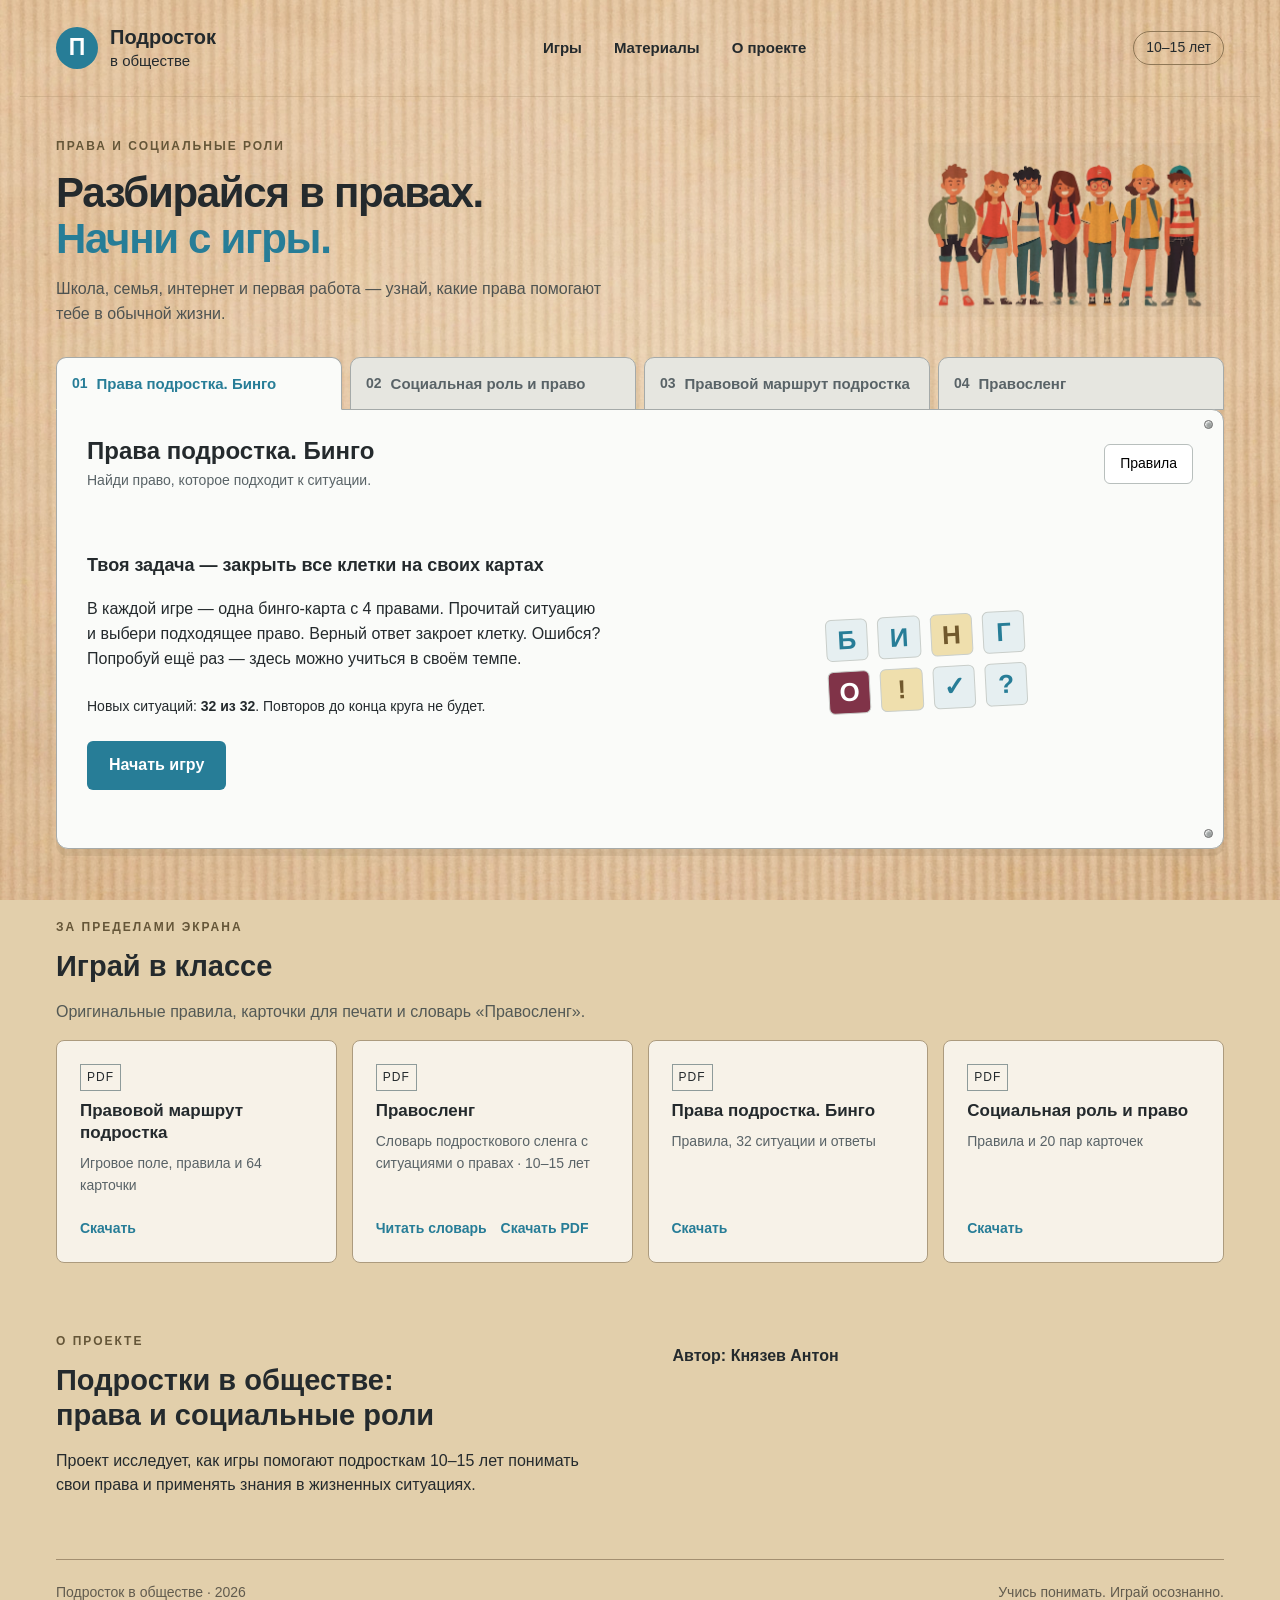
==== index.html @ da05cdf6 "Add files via upload" ====
<!doctype html><html lang="ru"><head><meta charset="utf-8"><meta name="viewport" content="width=device-width,initial-scale=1"><meta name="theme-color" content="#4096b0"><title>Подросток в обществе · Игры о правах</title><link rel="stylesheet" href="style.css"><script src="data.js" defer></script><script src="slang.js" defer></script><script src="route-data.js" defer></script><script src="app.js" defer></script><script src="route.js" defer></script></head><body>
<header><a class="brand" href="#games"><span class="brandmark">П</span><span>Подросток<br><small>в обществе</small></span></a><nav aria-label="Главная навигация"><a href="#games">Игры</a><a href="#materials">Материалы</a><a href="#about">О проекте</a></nav><span class="age">10–15 лет</span></header>
<main><section id="games"><div class="intro"><div><span class="eyebrow">ПРАВА И СОЦИАЛЬНЫЕ РОЛИ</span><h1>Разбирайся в правах.<br><span>Начни с игры.</span></h1><p>Школа, семья, интернет и первая работа — узнай, какие права помогают тебе в обычной жизни.</p></div><img src="assets/teens.png" alt="Подростки с разными интересами"></div>
<div class="tabs" role="tablist" aria-label="Выбор игры"><button id="tab-bingo" role="tab" aria-selected="true" aria-controls="workspace" data-game="bingo">01 <span>Права подростка. Бинго</span></button><button id="tab-roles" role="tab" aria-selected="false" aria-controls="workspace" data-game="roles">02 <span>Социальная роль и право</span></button><button id="tab-route" role="tab" aria-selected="false" aria-controls="workspace" data-game="route">03 <span>Правовой маршрут подростка</span></button><button id="tab-slang" role="tab" aria-selected="false" aria-controls="workspace" data-game="slang">04 <span>Правосленг</span></button></div><section class="board" id="workspace" role="tabpanel" aria-labelledby="tab-bingo"></section></section>
<section id="materials" class="section"><div class="sectionhead"><span class="eyebrow">ЗА ПРЕДЕЛАМИ ЭКРАНА</span><h2>Играй в классе</h2><p>Оригинальные правила, карточки для печати и словарь «Правосленг».</p></div><div class="downloads"><a href="materials/route.pdf" download><span class="fileicon">PDF</span><strong>Правовой маршрут подростка</strong><span>Игровое поле, правила и 64 карточки</span><b>Скачать</b></a><article class="dictionary"><span class="fileicon">PDF</span><strong>Правосленг</strong><span>Словарь подросткового сленга с ситуациями о правах · 10–15 лет</span><div class="dictionarylinks"><a href="materials/pravosleng.pdf" target="_blank" rel="noopener">Читать словарь</a><a href="materials/pravosleng.pdf" download>Скачать PDF</a></div></article><a href="materials/bingo.pdf" download><span class="fileicon">PDF</span><strong>Права подростка. Бинго</strong><span>Правила, 32 ситуации и ответы</span><b>Скачать</b></a><a href="materials/roles.pdf" download><span class="fileicon">PDF</span><strong>Социальная роль и право</strong><span>Правила и 20 пар карточек</span><b>Скачать</b></a></div></section>
<section id="about" class="about section"><div><span class="eyebrow">О ПРОЕКТЕ</span><h2>Подростки в обществе:<br>права и социальные роли</h2><p>Проект исследует, как игры помогают подросткам 10–15 лет понимать свои права и применять знания в жизненных ситуациях.</p></div><div><p><strong>Автор: Князев Антон</strong></p></div></section></main><footer><span>Подросток в обществе · 2026</span><span>Учись понимать. Играй осознанно.</span></footer>
<dialog id="rules"><button class="close" aria-label="Закрыть правила">×</button><div id="rulescontent"></div></dialog></body></html>
---- style.css ----
:root{--blue:#277d97;--gold:#cbaf62;--burgundy:#803348;--ink:#242a2d;--muted:#596367;--line:#d6d8d6}*{box-sizing:border-box}html{scroll-behavior:smooth;scroll-padding-top:25px}body{margin:0;color:var(--ink);font:16px/1.55 Arial,sans-serif;background:#e2cfab;isolation:isolate}button,a{-webkit-tap-highlight-color:transparent}button{font:inherit;cursor:pointer}a{color:inherit}button:focus-visible,a:focus-visible,select:focus-visible{outline:3px solid var(--burgundy);outline-offset:4px}header{max-width:1240px;margin:auto;display:flex;align-items:center;justify-content:space-between;padding:26px 36px;border-bottom:1px solid #a58d674d}.brand{display:flex;gap:12px;align-items:center;font-weight:800;line-height:1.1;text-decoration:none;font-size:20px}.brand small{font-size:15px;font-weight:400}.brandmark{background:var(--blue);color:white;border-radius:50%;height:42px;width:42px;display:grid;place-items:center;font-size:23px}nav{display:flex;gap:32px}nav a{text-decoration:none;font-size:15px;font-weight:bold}nav a:hover{color:var(--blue)}.age{border:1px solid #8f7857;padding:5px 12px;border-radius:20px;font-size:14px}main{max-width:1240px;margin:auto;padding:0 36px}.intro{display:flex;justify-content:space-between;align-items:center;gap:32px;padding:36px 0 30px}.intro img{width:310px;max-height:180px;object-fit:contain;mix-blend-mode:multiply}.eyebrow{font-size:12px;letter-spacing:2px;font-weight:bold;color:#655638}h1{font-size:42px;line-height:1.1;margin:12px 0 15px;letter-spacing:-1.3px}h1 span{color:var(--blue)}.intro p{max-width:580px;margin:0;color:#4e5351}h2{font-size:29px;line-height:1.2;margin:10px 0 16px}h3{font-size:18px}.tabs{display:flex;gap:8px}.tabs button{border:1px solid #a5aaa9;background:#e6e6e0;padding:16px 24px;border-radius:10px 10px 0 0;color:#596367;display:flex;gap:14px;align-items:center;font-weight:bold;font-size:14px}.tabs button span{font-size:16px}.tabs button[aria-selected=true]{background:#fafbf9;color:var(--blue);border-bottom-color:#fafbf9;position:relative;z-index:2}.board{position:relative;background:#fafbf9;border:1px solid #a5aaa9;border-radius:0 12px 12px 12px;padding:27px 30px;box-shadow:0 7px 0 #86724d25;min-height:440px;margin-top:-1px}.board:before,.board:after{content:'';position:absolute;width:7px;height:7px;border-radius:50%;background:#9da2a1;border:1px solid #777;top:10px;right:10px;box-shadow:inset 1px 1px 2px white}.board:after{top:auto;bottom:10px}.boardhead{display:flex;justify-content:space-between;gap:15px;align-items:center;margin-bottom:22px}.boardhead h2{font-size:24px;margin:0}.boardhead p{margin:4px 0 0;font-size:14px;color:var(--muted)}.secondary{border:1px solid #b8bfbd;background:white;padding:8px 15px;border-radius:6px;font-size:14px;white-space:nowrap}.primary{border:0;border-radius:6px;padding:12px 22px;background:var(--blue);color:white;font-weight:bold}.primary:hover{background:#1c6278}.setup{display:grid;grid-template-columns:1fr 1fr;gap:40px;align-items:center;padding:20px 0}.setup p{max-width:520px}.tag{display:inline-block;color:#6b4d1b;font-size:14px;background:#f2e7c8;padding:5px 11px;border-radius:4px;margin-right:6px}.options{display:flex;align-items:center;gap:12px;flex-wrap:wrap;margin:24px 0}select{font:inherit;padding:9px;border:1px solid #adb5b5;border-radius:5px;background:white}.previewgrid{display:grid;grid-template-columns:repeat(4,1fr);gap:10px;transform:rotate(-3deg);max-width:430px;margin:auto}.previewgrid span{aspect-ratio:1;display:grid;place-items:center;font-size:26px;font-weight:bold;border:1px solid #c9ceca;background:#e6eff1;border-radius:6px;color:var(--blue)}.previewgrid span:nth-child(3n){background:#efdfad;color:#71592d}.previewgrid span:nth-child(5n){background:var(--burgundy);color:white}.gamebody{display:grid;grid-template-columns:minmax(260px,.8fr) minmax(0,1.4fr);gap:28px}.scenario{padding:23px;background:#edf3f4;border-left:4px solid var(--blue);border-radius:4px;align-self:start}.scenario h3{font-size:20px;margin:15px 0}.scenario p{font-size:17px}.counter{font-size:14px;color:var(--blue);font-weight:bold}.rightsgrid{display:grid;grid-template-columns:repeat(2,minmax(0,1fr));gap:10px}.rightcard{border:1px solid #bcc6c8;border-radius:6px;background:white;padding:14px;text-align:left;font-size:14px;min-height:88px;transition:background .15s}.rightcard:hover:not(:disabled){background:#e8f2f4;border-color:var(--blue)}.rightcard.done{background:#dcece4;border-color:#85ab98;color:#275d44}.rightcard:disabled{cursor:default}.feedback{margin-top:16px;min-height:26px;font-size:14px}.feedback.good{color:#275d44}.feedback.bad{color:var(--burgundy)}.progress{height:5px;background:#e0e5e4;margin-bottom:24px;border-radius:4px}.progress span{height:100%;display:block;background:var(--blue);transition:width .2s}.gamestatus{display:flex;gap:20px;align-items:center;font-size:14px}.results{text-align:center;padding:28px;max-width:650px;margin:auto}.results h2{font-size:36px;color:var(--blue)}.resultnum{font-size:60px;font-weight:bold;color:var(--blue);line-height:1.2}.results .primary{margin:15px}.rolecols{display:grid;grid-template-columns:1fr 1.5fr;gap:25px}.rolelist{display:grid;gap:8px}.rolelist button{border:1px solid #c2cbcb;background:white;padding:11px 14px;border-radius:5px;text-align:left;font-size:14px}.rolelist button.selected{border:2px solid var(--blue);background:#e0f0f4;padding:10px 13px}.rolelist button.done{background:#e0ede5;color:#285b40;border-color:#8eb7a0}.rolecols h3{font-size:14px;text-transform:uppercase;letter-spacing:1px;color:var(--muted)}.section{padding-top:65px}.sectionhead p{color:#535955}.downloads{display:grid;grid-template-columns:repeat(4,1fr);gap:15px}.downloads a{display:flex;flex-direction:column;align-items:start;gap:9px;text-decoration:none;padding:23px;background:#ffffffb8;border:1px solid #ac9b7e;border-radius:8px}.downloads a:hover{background:white}.fileicon{font-size:12px;border:1px solid #8e9b9a;padding:3px 6px;letter-spacing:1px}.downloads strong{font-size:17px;line-height:1.3}.downloads span:not(.fileicon){font-size:14px;color:#596367}.downloads b{margin-top:auto;padding-top:12px;color:var(--blue);font-size:14px}.about{display:grid;grid-template-columns:1fr 1fr;gap:65px;padding-bottom:45px}.about p{max-width:560px}.muted{font-size:14px;color:#59615e}footer{max-width:1168px;margin:auto;padding:22px 0 30px;border-top:1px solid #a38f70;display:flex;justify-content:space-between;font-size:14px;color:#615b4e}dialog{border:1px solid #8e9a98;border-radius:12px;padding:35px;max-width:620px;width:90%;color:var(--ink);line-height:1.6}dialog::backdrop{background:#172e3a85}.close{float:right;border:0;background:none;font-size:28px}.rulelinks{font-size:14px}.rulelinks a{color:var(--blue)}@media(max-width:800px){header{padding:20px}.age{display:none}nav{gap:15px}main{padding:0 20px}.intro{padding:28px 0}.intro img{width:190px}h1{font-size:32px}.tabs button{padding:13px;font-size:12px}.tabs button span{font-size:14px}.board{padding:24px 18px}.setup{gap:20px}.gamebody{grid-template-columns:1fr}.downloads{grid-template-columns:1fr 1fr}.about{gap:30px}.rolecols{gap:12px}footer{margin:0 20px}}@media(max-width:520px){header .brand{font-size:17px}nav{gap:12px}nav a{font-size:13px}.intro img{display:none}h1{font-size:34px}.intro p{font-size:15px}.tabs{gap:5px}.tabs button{flex:1;gap:7px;padding:12px 9px}.tabs button span{font-size:13px;text-align:left}.setup{grid-template-columns:1fr}.previewgrid{display:none}.boardhead{align-items:start}.boardhead h2{font-size:20px}.boardhead .secondary{padding:7px 10px}.gamestatus{flex-wrap:wrap;gap:8px}.rightcard{font-size:14px;padding:10px}.rolecols{grid-template-columns:1fr 1fr}.rolelist button{padding:10px;font-size:14px}.rolelist button.selected{padding:9px}.downloads{gap:10px}.downloads a{padding:16px}.about{grid-template-columns:1fr;gap:15px}.section{padding-top:45px}footer{gap:15px;flex-direction:column}.scenario{padding:18px}}@media(prefers-reduced-motion:reduce){*{scroll-behavior:auto!important;transition:none!important}}

.bingocards{display:grid;gap:22px}.bingocard{padding:14px;border:2px solid #809b9f;border-radius:8px;background:#edf2ef}.bingocard h3{display:flex;justify-content:space-between;gap:10px;margin:0 0 12px;font-size:16px;color:var(--blue)}.bingocard h3 span{font-size:14px;font-weight:normal;color:var(--muted)}.bingocard .rightcard{min-height:112px}.options span{font-size:14px}

.downloads .dictionary{display:flex;flex-direction:column;align-items:start;gap:9px;padding:23px;background:#ffffffb8;border:1px solid #ac9b7e;border-radius:8px}.dictionarylinks{display:flex;flex-wrap:wrap;gap:14px;margin-top:auto;padding-top:12px}.downloads .dictionarylinks a{display:inline;padding:0;background:none;border:0;border-radius:0;color:var(--blue);font-size:14px;font-weight:bold}.dictionarylinks a:hover{text-decoration:underline}@media(max-width:520px){.downloads .dictionary{padding:16px}}
.slangcard{max-width:740px;margin:20px auto;text-align:center}.slangcard>h2{font-size:48px;color:var(--burgundy);margin:18px 0 24px}.slangcard .scenario{text-align:left;margin:20px 0}.meaning{font-size:21px}.slangactions{display:flex;justify-content:center;gap:12px;flex-wrap:wrap}.slangcover{font-size:36px;line-height:1.6;color:var(--burgundy);font-weight:bold;text-align:center}.slangcover span{color:var(--blue)}@media(max-width:650px){.tabs{flex-wrap:wrap}.tabs button{flex:1 1 140px}.slangcard>h2{font-size:36px}}

.slangdictionary{max-width:850px;margin:0 auto}.slangentry{padding:24px 0;border-bottom:1px solid var(--line)}.slangentry:last-child{border-bottom:0}.slangentry h3{font-size:25px;color:var(--burgundy);margin:0 0 8px}.slangmeaning{font-size:18px;font-weight:bold;margin:0 0 10px}.slangexample{margin:0;line-height:1.7}
.tabs button{flex:1;padding:14px 15px;gap:9px}.tabs button span{font-size:15px}.routelayout{display:grid;grid-template-columns:minmax(0,1.3fr) minmax(260px,1fr);gap:24px}.routeboard{display:grid;grid-template-columns:repeat(8,minmax(0,1fr));gap:4px}.routecell{position:relative;background:#edf2ef;border:1px solid #a8b9b9;min-height:80px;padding:7px 4px;font-size:12px;line-height:1.25;display:flex;align-items:center;justify-content:center;text-align:center;overflow-wrap:anywhere}.routecell.active{border:3px solid var(--burgundy);background:#f3e1c4}.routecell.covered{background:#dcece4}.routecell strong,.routecell b{position:absolute;right:3px;top:0;color:var(--burgundy);font-size:20px}.routestartrow,.routefinishrow{grid-column:1/-1;text-align:center;padding:14px;font-weight:bold;background:var(--blue);color:white;border-radius:5px}.routestartrow.here{background:var(--burgundy)}.routehand{display:grid;gap:8px;max-height:440px;overflow:auto;padding:5px}.routehand .rightcard{min-height:0}.routecontrols .primary:disabled{opacity:.45;cursor:default}.dicevalue{font-size:28px;color:var(--burgundy)}.routecontrols .scenario .secondary{margin-top:12px}.routeexit{margin-top:20px}.routepreview{text-align:center;background:#e6eff1;padding:30px;border-radius:8px;color:var(--blue)}@media(max-width:850px){.tabs{flex-wrap:wrap}.tabs button{flex:1 1 40%}.routelayout{grid-template-columns:1fr}.routecell{font-size:12px;min-height:75px}.routehand{max-height:400px}}@media(max-width:520px){.routeboard{grid-template-columns:repeat(4,minmax(0,1fr))}.routecell{min-height:78px}.routelayout .routeboard+p{display:none}}

.routeboardscroll{overflow-x:auto}.routeboard{min-width:540px}@media(max-width:520px){.routeboard{grid-template-columns:repeat(8,minmax(0,1fr))}.routelayout .routeboardscroll+p{display:block}}

body::before{content:"";position:fixed;inset:0;z-index:-1;pointer-events:none;background:#e2cfab url("assets/paper.jpg") center center / cover no-repeat}
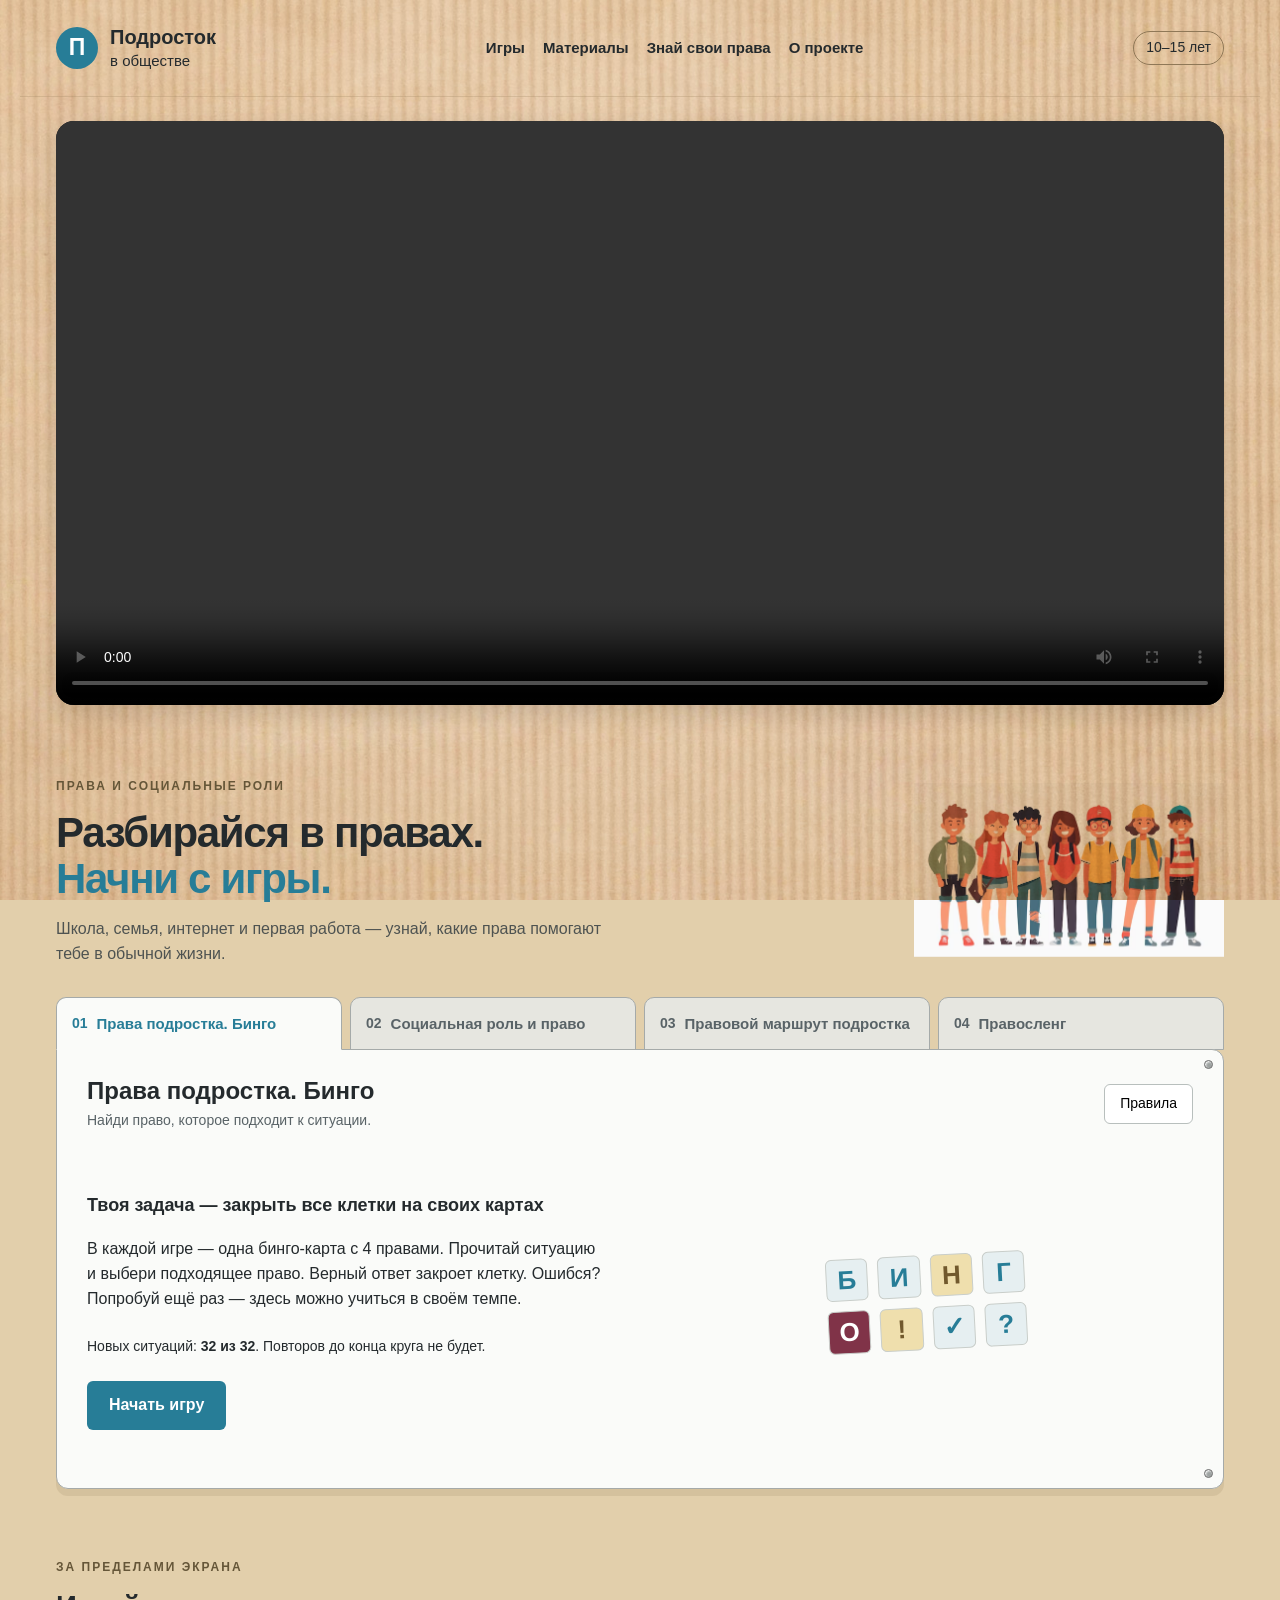
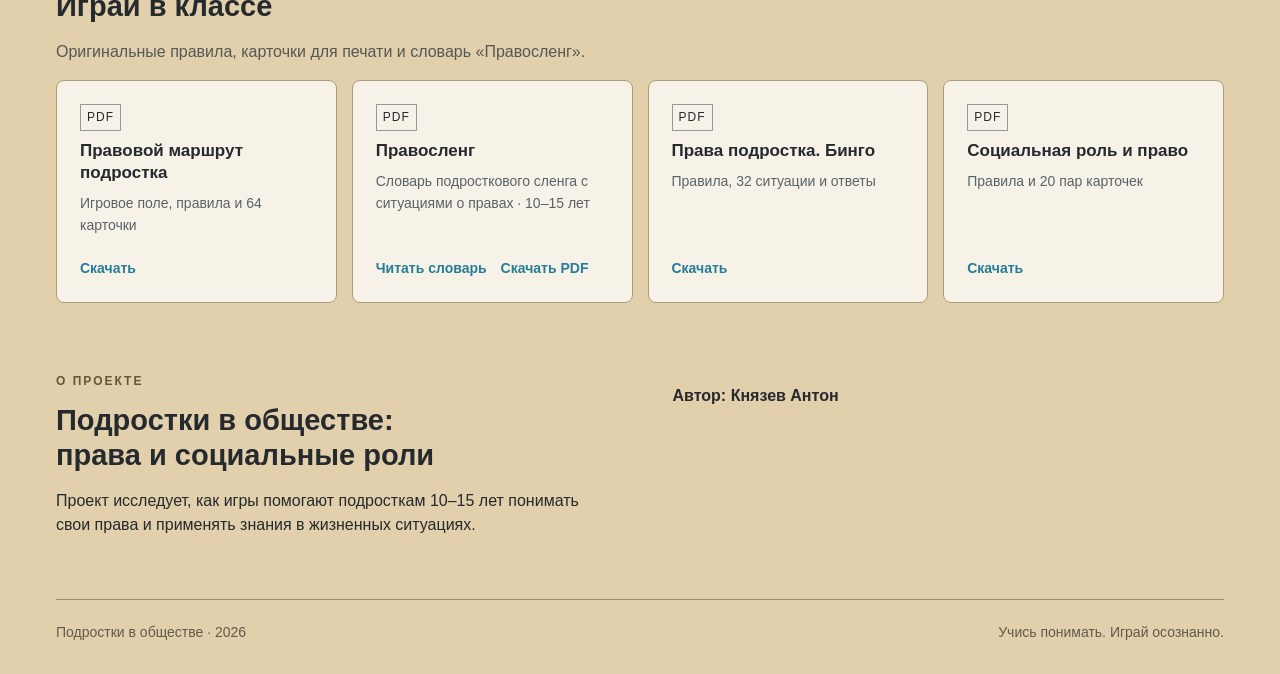
==== commit bfd3cae0: "Add files via upload" ====
--- a/index.html
+++ b/index.html
@@ -1,7 +1,7 @@
 <!doctype html><html lang="ru"><head><meta charset="utf-8"><meta name="viewport" content="width=device-width,initial-scale=1"><meta name="theme-color" content="#4096b0"><title>Подросток в обществе · Игры о правах</title><link rel="stylesheet" href="style.css"><script src="data.js" defer></script><script src="slang.js" defer></script><script src="route-data.js" defer></script><script src="app.js" defer></script><script src="route.js" defer></script></head><body>
-<header><a class="brand" href="#games"><span class="brandmark">П</span><span>Подросток<br><small>в обществе</small></span></a><nav aria-label="Главная навигация"><a href="#games">Игры</a><a href="#materials">Материалы</a><a href="#about">О проекте</a></nav><span class="age">10–15 лет</span></header>
-<main><section id="games"><div class="intro"><div><span class="eyebrow">ПРАВА И СОЦИАЛЬНЫЕ РОЛИ</span><h1>Разбирайся в правах.<br><span>Начни с игры.</span></h1><p>Школа, семья, интернет и первая работа — узнай, какие права помогают тебе в обычной жизни.</p></div><img src="assets/teens.png" alt="Подростки с разными интересами"></div>
+<header><a class="brand" href="#games"><span class="brandmark">П</span><span>Подросток<br><small>в обществе</small></span></a><nav aria-label="Главная навигация"><a href="#games">Игры</a><a href="#materials">Материалы</a><a href="rights.html">Знай свои права</a><a href="#about">О проекте</a></nav><span class="age">10–15 лет</span></header>
+<main><section class="project-video" aria-label="Видео о проекте"><video controls playsinline preload="metadata"><source src="assets/project-video.mp4" type="video/mp4">Ваш браузер не поддерживает видео. <a href="assets/project-video.mp4">Скачать видео</a></video></section><section id="games"><div class="intro"><div><span class="eyebrow">ПРАВА И СОЦИАЛЬНЫЕ РОЛИ</span><h1>Разбирайся в правах.<br><span>Начни с игры.</span></h1><p>Школа, семья, интернет и первая работа — узнай, какие права помогают тебе в обычной жизни.</p></div><img src="assets/teens.png" alt="Подростки с разными интересами"></div>
 <div class="tabs" role="tablist" aria-label="Выбор игры"><button id="tab-bingo" role="tab" aria-selected="true" aria-controls="workspace" data-game="bingo">01 <span>Права подростка. Бинго</span></button><button id="tab-roles" role="tab" aria-selected="false" aria-controls="workspace" data-game="roles">02 <span>Социальная роль и право</span></button><button id="tab-route" role="tab" aria-selected="false" aria-controls="workspace" data-game="route">03 <span>Правовой маршрут подростка</span></button><button id="tab-slang" role="tab" aria-selected="false" aria-controls="workspace" data-game="slang">04 <span>Правосленг</span></button></div><section class="board" id="workspace" role="tabpanel" aria-labelledby="tab-bingo"></section></section>
 <section id="materials" class="section"><div class="sectionhead"><span class="eyebrow">ЗА ПРЕДЕЛАМИ ЭКРАНА</span><h2>Играй в классе</h2><p>Оригинальные правила, карточки для печати и словарь «Правосленг».</p></div><div class="downloads"><a href="materials/route.pdf" download><span class="fileicon">PDF</span><strong>Правовой маршрут подростка</strong><span>Игровое поле, правила и 64 карточки</span><b>Скачать</b></a><article class="dictionary"><span class="fileicon">PDF</span><strong>Правосленг</strong><span>Словарь подросткового сленга с ситуациями о правах · 10–15 лет</span><div class="dictionarylinks"><a href="materials/pravosleng.pdf" target="_blank" rel="noopener">Читать словарь</a><a href="materials/pravosleng.pdf" download>Скачать PDF</a></div></article><a href="materials/bingo.pdf" download><span class="fileicon">PDF</span><strong>Права подростка. Бинго</strong><span>Правила, 32 ситуации и ответы</span><b>Скачать</b></a><a href="materials/roles.pdf" download><span class="fileicon">PDF</span><strong>Социальная роль и право</strong><span>Правила и 20 пар карточек</span><b>Скачать</b></a></div></section>
-<section id="about" class="about section"><div><span class="eyebrow">О ПРОЕКТЕ</span><h2>Подростки в обществе:<br>права и социальные роли</h2><p>Проект исследует, как игры помогают подросткам 10–15 лет понимать свои права и применять знания в жизненных ситуациях.</p></div><div><p><strong>Автор: Князев Антон</strong></p></div></section></main><footer><span>Подросток в обществе · 2026</span><span>Учись понимать. Играй осознанно.</span></footer>
+<section id="about" class="about section"><div><span class="eyebrow">О ПРОЕКТЕ</span><h2>Подростки в обществе:<br>права и социальные роли</h2><p>Проект исследует, как игры помогают подросткам 10–15 лет понимать свои права и применять знания в жизненных ситуациях.</p></div><div><p><strong>Автор: Князев Антон</strong></p></div></section></main><footer><span>Подростки в обществе · 2026</span><span>Учись понимать. Играй осознанно.</span></footer>
 <dialog id="rules"><button class="close" aria-label="Закрыть правила">×</button><div id="rulescontent"></div></dialog></body></html>
--- a/style.css
+++ b/style.css
@@ -6,8 +6,16 @@
 .slangcard{max-width:740px;margin:20px auto;text-align:center}.slangcard>h2{font-size:48px;color:var(--burgundy);margin:18px 0 24px}.slangcard .scenario{text-align:left;margin:20px 0}.meaning{font-size:21px}.slangactions{display:flex;justify-content:center;gap:12px;flex-wrap:wrap}.slangcover{font-size:36px;line-height:1.6;color:var(--burgundy);font-weight:bold;text-align:center}.slangcover span{color:var(--blue)}@media(max-width:650px){.tabs{flex-wrap:wrap}.tabs button{flex:1 1 140px}.slangcard>h2{font-size:36px}}
 
 .slangdictionary{max-width:850px;margin:0 auto}.slangentry{padding:24px 0;border-bottom:1px solid var(--line)}.slangentry:last-child{border-bottom:0}.slangentry h3{font-size:25px;color:var(--burgundy);margin:0 0 8px}.slangmeaning{font-size:18px;font-weight:bold;margin:0 0 10px}.slangexample{margin:0;line-height:1.7}
-.tabs button{flex:1;padding:14px 15px;gap:9px}.tabs button span{font-size:15px}.routelayout{display:grid;grid-template-columns:minmax(0,1.3fr) minmax(260px,1fr);gap:24px}.routeboard{display:grid;grid-template-columns:repeat(8,minmax(0,1fr));gap:4px}.routecell{position:relative;background:#edf2ef;border:1px solid #a8b9b9;min-height:80px;padding:7px 4px;font-size:12px;line-height:1.25;display:flex;align-items:center;justify-content:center;text-align:center;overflow-wrap:anywhere}.routecell.active{border:3px solid var(--burgundy);background:#f3e1c4}.routecell.covered{background:#dcece4}.routecell strong,.routecell b{position:absolute;right:3px;top:0;color:var(--burgundy);font-size:20px}.routestartrow,.routefinishrow{grid-column:1/-1;text-align:center;padding:14px;font-weight:bold;background:var(--blue);color:white;border-radius:5px}.routestartrow.here{background:var(--burgundy)}.routehand{display:grid;gap:8px;max-height:440px;overflow:auto;padding:5px}.routehand .rightcard{min-height:0}.routecontrols .primary:disabled{opacity:.45;cursor:default}.dicevalue{font-size:28px;color:var(--burgundy)}.routecontrols .scenario .secondary{margin-top:12px}.routeexit{margin-top:20px}.routepreview{text-align:center;background:#e6eff1;padding:30px;border-radius:8px;color:var(--blue)}@media(max-width:850px){.tabs{flex-wrap:wrap}.tabs button{flex:1 1 40%}.routelayout{grid-template-columns:1fr}.routecell{font-size:12px;min-height:75px}.routehand{max-height:400px}}@media(max-width:520px){.routeboard{grid-template-columns:repeat(4,minmax(0,1fr))}.routecell{min-height:78px}.routelayout .routeboard+p{display:none}}
+.tabs button{flex:1;padding:14px 15px;gap:9px}.tabs button span{font-size:15px}.routelayout{display:grid;grid-template-columns:minmax(0,1.3fr) minmax(260px,1fr);gap:24px}.routeboard{display:grid;grid-template-columns:repeat(8,minmax(0,1fr));gap:4px}.routecell{position:relative;background:#edf2ef;border:1px solid #a8b9b9;min-height:80px;padding:7px 4px;font-size:12px;line-height:1.25;display:flex;align-items:center;justify-content:center;text-align:center;overflow-wrap:normal}.routecell.active{border:3px solid var(--burgundy);background:#f3e1c4}.routecell.covered{background:#dcece4}.routecell strong,.routecell b{position:absolute;right:3px;top:0;color:var(--burgundy);font-size:20px}.routestartrow,.routefinishrow{grid-column:1/-1;text-align:center;padding:14px;font-weight:bold;background:var(--blue);color:white;border-radius:5px}.routestartrow.here{background:var(--burgundy)}.routehand{display:grid;gap:8px;max-height:440px;overflow:auto;padding:5px}.routehand .rightcard{min-height:0}.routecontrols .primary:disabled{opacity:.45;cursor:default}.dicevalue{font-size:28px;color:var(--burgundy)}.routecontrols .scenario .secondary{margin-top:12px}.routeexit{margin-top:20px}.routepreview{text-align:center;background:#e6eff1;padding:30px;border-radius:8px;color:var(--blue)}@media(max-width:850px){.tabs{flex-wrap:wrap}.tabs button{flex:1 1 40%}.routelayout{grid-template-columns:1fr}.routecell{font-size:12px;min-height:75px}.routehand{max-height:400px}}@media(max-width:520px){.routeboard{grid-template-columns:repeat(4,minmax(0,1fr))}.routecell{min-height:78px}.routelayout .routeboard+p{display:none}}
 
 .routeboardscroll{overflow-x:auto}.routeboard{min-width:540px}@media(max-width:520px){.routeboard{grid-template-columns:repeat(8,minmax(0,1fr))}.routelayout .routeboardscroll+p{display:block}}
 
 body::before{content:"";position:fixed;inset:0;z-index:-1;pointer-events:none;background:#e2cfab url("assets/paper.jpg") center center / cover no-repeat}
+
+.project-video{margin:24px 0 32px}.project-video video{display:block;width:100%;height:auto;max-height:70vh;border-radius:18px;background:#111;box-shadow:0 8px 24px #0002}
+
+.routeboard{min-width:960px;grid-template-columns:repeat(8,minmax(0,1fr))}.routecell,.rightcard,.rolelist button{word-break:normal;overflow-wrap:normal;hyphens:none}.routecell span{min-width:0}.routeboardscroll{overflow-x:auto}
+
+.routelayout{grid-template-columns:minmax(0,1fr)}.routeboard{min-width:0}.routecell{padding:10px 5px;min-height:95px}.routehand{grid-template-columns:repeat(3,minmax(0,1fr));max-height:480px}@media(max-width:1000px){.routecell{font-size:11px;padding:8px 2px}}@media(max-width:850px){.routeboard{min-width:960px}.routecell{font-size:12px;padding:10px 5px}.routehand{grid-template-columns:repeat(2,minmax(0,1fr))}}@media(max-width:520px){.routehand{grid-template-columns:1fr}}
+
+.laws-section{padding-bottom:12px}.lawgroup{margin:22px 0;border:1px solid #ac9b7e;border-radius:10px;background:#ffffffc9;overflow:hidden}.lawgroup h3{margin:0;padding:18px 22px;background:#e6eff1;color:var(--blue);font-size:19px}.lawgroup ul{list-style:none;margin:0;padding:0}.lawgroup li+li{border-top:1px solid #d6d8d6}.lawgroup a{display:flex;justify-content:space-between;gap:20px;padding:15px 22px;text-decoration:none;line-height:1.4}.lawgroup a:hover{background:#f2e7c8}.law-arrow{color:var(--blue);font-weight:bold;flex-shrink:0}header nav{flex-wrap:wrap;justify-content:center;gap:18px}@media(max-width:650px){header{flex-wrap:wrap;gap:18px}header nav{width:100%;justify-content:flex-start;gap:12px 18px}.lawgroup h3{font-size:17px;padding:15px}.lawgroup a{padding:14px 15px}}
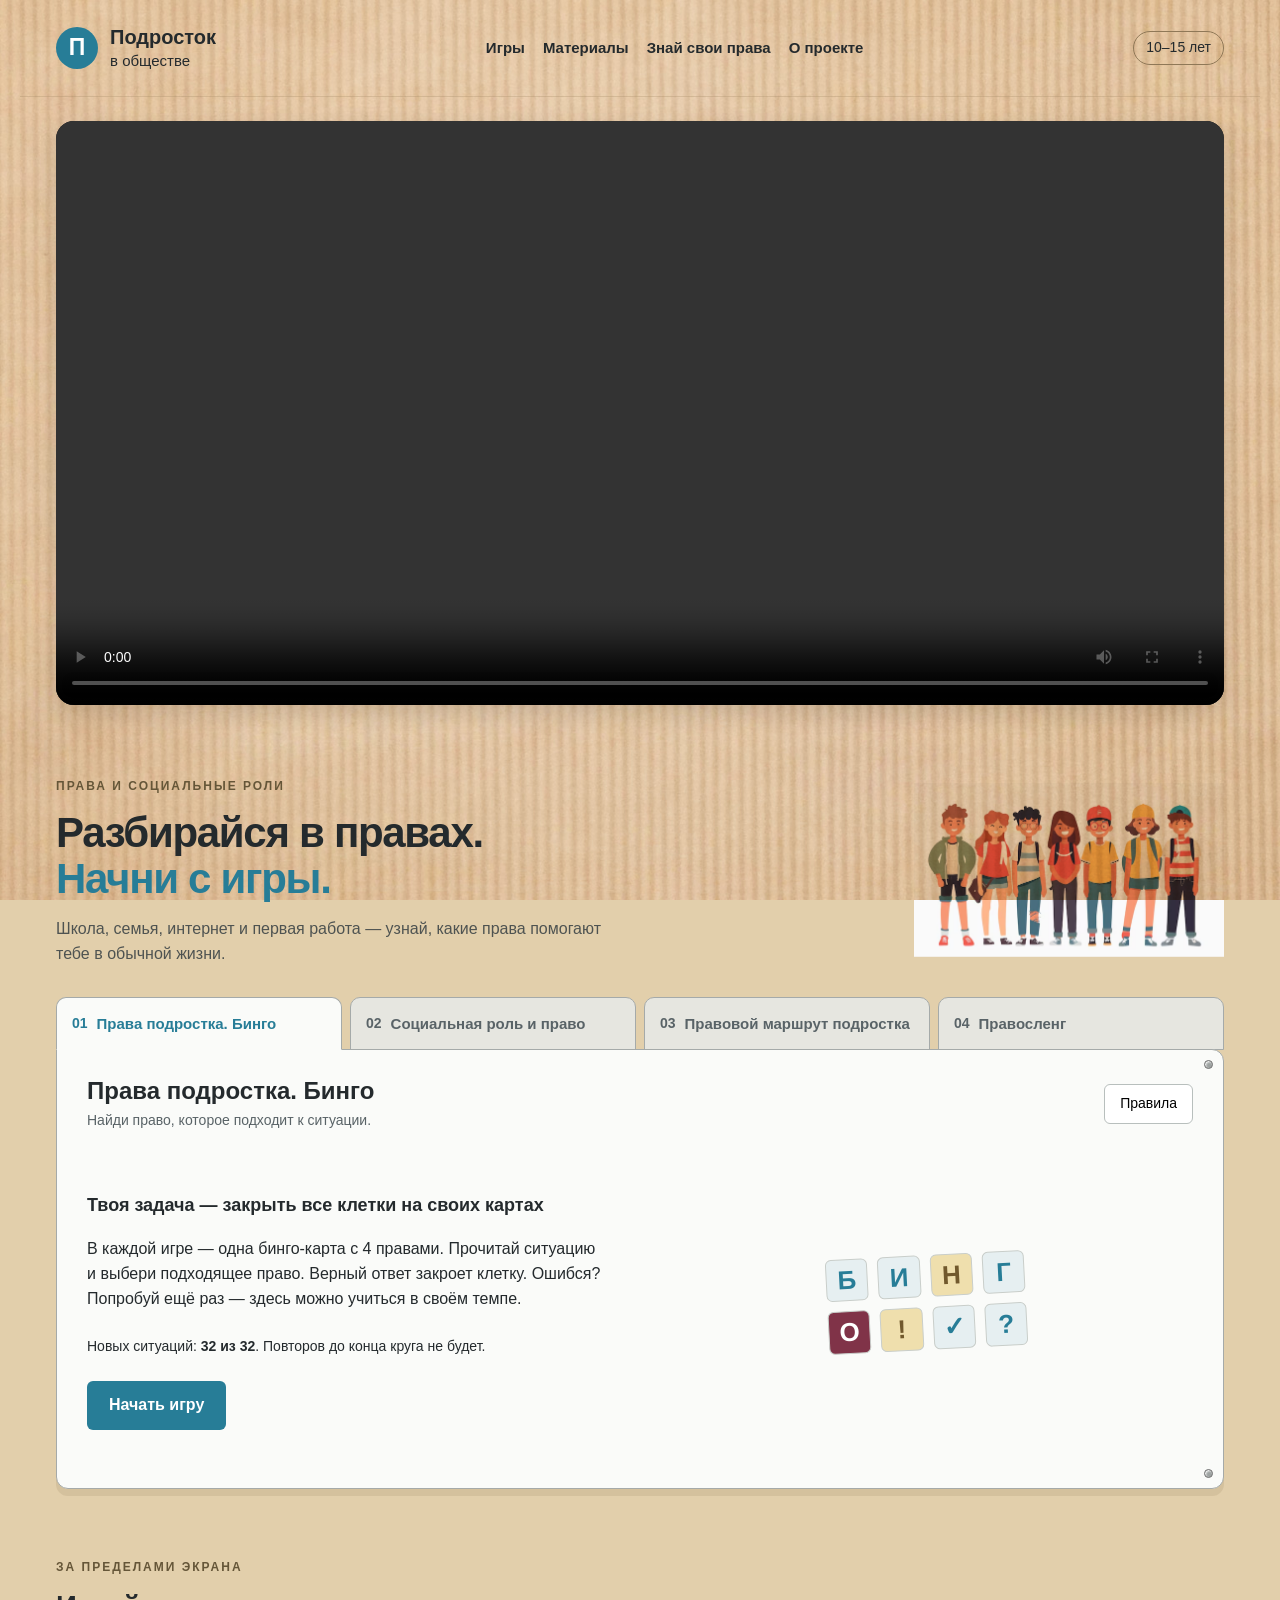
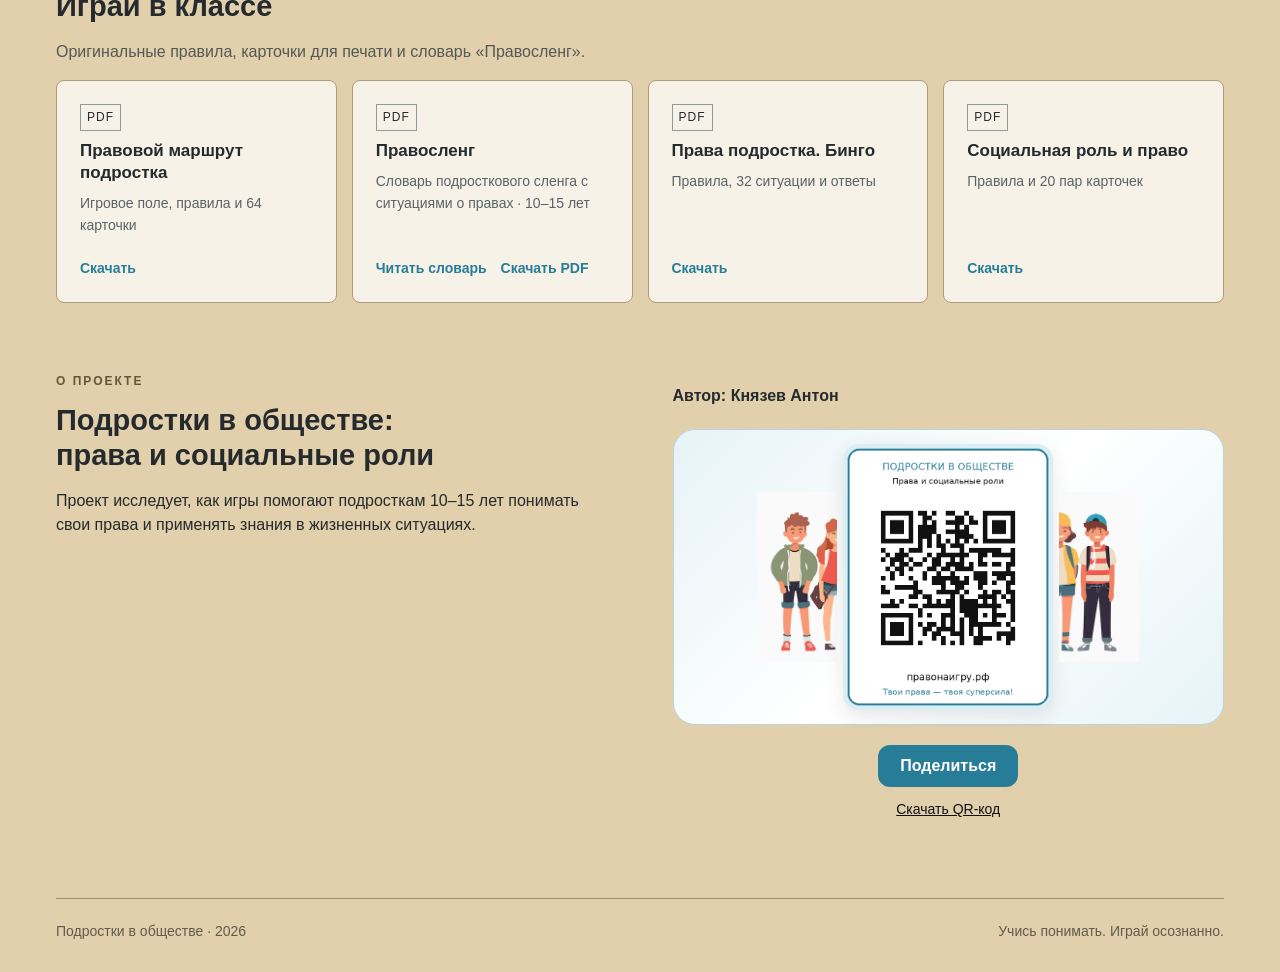
==== commit a52bf4a4: "Add files via upload" ====
--- a/index.html
+++ b/index.html
@@ -1,7 +1,7 @@
-<!doctype html><html lang="ru"><head><meta charset="utf-8"><meta name="viewport" content="width=device-width,initial-scale=1"><meta name="theme-color" content="#4096b0"><title>Подросток в обществе · Игры о правах</title><link rel="stylesheet" href="style.css"><script src="data.js" defer></script><script src="slang.js" defer></script><script src="route-data.js" defer></script><script src="app.js" defer></script><script src="route.js" defer></script></head><body>
+<!doctype html><html lang="ru"><head><meta charset="utf-8"><meta name="viewport" content="width=device-width,initial-scale=1"><meta name="theme-color" content="#4096b0"><title>Подросток в обществе · Игры о правах</title><link rel="stylesheet" href="style.css"><script src="data.js" defer></script><script src="slang.js" defer></script><script src="route-data.js" defer></script><script src="app.js" defer></script><script src="route.js" defer></script><script src="share.js" defer></script><script src="analytics.js" defer></script></head><body><noscript><div><img src="https://mc.yandex.ru/watch/113518895" style="position:absolute;left:-9999px" alt=""></div></noscript>
 <header><a class="brand" href="#games"><span class="brandmark">П</span><span>Подросток<br><small>в обществе</small></span></a><nav aria-label="Главная навигация"><a href="#games">Игры</a><a href="#materials">Материалы</a><a href="rights.html">Знай свои права</a><a href="#about">О проекте</a></nav><span class="age">10–15 лет</span></header>
 <main><section class="project-video" aria-label="Видео о проекте"><video controls playsinline preload="metadata"><source src="assets/project-video.mp4" type="video/mp4">Ваш браузер не поддерживает видео. <a href="assets/project-video.mp4">Скачать видео</a></video></section><section id="games"><div class="intro"><div><span class="eyebrow">ПРАВА И СОЦИАЛЬНЫЕ РОЛИ</span><h1>Разбирайся в правах.<br><span>Начни с игры.</span></h1><p>Школа, семья, интернет и первая работа — узнай, какие права помогают тебе в обычной жизни.</p></div><img src="assets/teens.png" alt="Подростки с разными интересами"></div>
 <div class="tabs" role="tablist" aria-label="Выбор игры"><button id="tab-bingo" role="tab" aria-selected="true" aria-controls="workspace" data-game="bingo">01 <span>Права подростка. Бинго</span></button><button id="tab-roles" role="tab" aria-selected="false" aria-controls="workspace" data-game="roles">02 <span>Социальная роль и право</span></button><button id="tab-route" role="tab" aria-selected="false" aria-controls="workspace" data-game="route">03 <span>Правовой маршрут подростка</span></button><button id="tab-slang" role="tab" aria-selected="false" aria-controls="workspace" data-game="slang">04 <span>Правосленг</span></button></div><section class="board" id="workspace" role="tabpanel" aria-labelledby="tab-bingo"></section></section>
 <section id="materials" class="section"><div class="sectionhead"><span class="eyebrow">ЗА ПРЕДЕЛАМИ ЭКРАНА</span><h2>Играй в классе</h2><p>Оригинальные правила, карточки для печати и словарь «Правосленг».</p></div><div class="downloads"><a href="materials/route.pdf" download><span class="fileicon">PDF</span><strong>Правовой маршрут подростка</strong><span>Игровое поле, правила и 64 карточки</span><b>Скачать</b></a><article class="dictionary"><span class="fileicon">PDF</span><strong>Правосленг</strong><span>Словарь подросткового сленга с ситуациями о правах · 10–15 лет</span><div class="dictionarylinks"><a href="materials/pravosleng.pdf" target="_blank" rel="noopener">Читать словарь</a><a href="materials/pravosleng.pdf" download>Скачать PDF</a></div></article><a href="materials/bingo.pdf" download><span class="fileicon">PDF</span><strong>Права подростка. Бинго</strong><span>Правила, 32 ситуации и ответы</span><b>Скачать</b></a><a href="materials/roles.pdf" download><span class="fileicon">PDF</span><strong>Социальная роль и право</strong><span>Правила и 20 пар карточек</span><b>Скачать</b></a></div></section>
-<section id="about" class="about section"><div><span class="eyebrow">О ПРОЕКТЕ</span><h2>Подростки в обществе:<br>права и социальные роли</h2><p>Проект исследует, как игры помогают подросткам 10–15 лет понимать свои права и применять знания в жизненных ситуациях.</p></div><div><p><strong>Автор: Князев Антон</strong></p></div></section></main><footer><span>Подростки в обществе · 2026</span><span>Учись понимать. Играй осознанно.</span></footer>
+<section id="about" class="about section"><div><span class="eyebrow">О ПРОЕКТЕ</span><h2>Подростки в обществе:<br>права и социальные роли</h2><p>Проект исследует, как игры помогают подросткам 10–15 лет понимать свои права и применять знания в жизненных ситуациях.</p></div><div><p><strong>Автор: Князев Антон</strong></p><div class="site-share"><div class="qr-scene"><img class="qr-side qr-side-left" src="assets/teens.png" alt="" aria-hidden="true"><img src="assets/site-qr.png" width="220" height="268" alt="Подростки в обществе: права и социальные роли — QR-код сайта правонаигру.рф" loading="lazy"><img class="qr-side qr-side-right" src="assets/teens.png" alt="" aria-hidden="true"></div><div class="site-share-actions"><button type="button" class="share-site-button">Поделиться</button><a class="download-site-qr" href="assets/site-qr.png" download="pravonaigru-qr.png">Скачать QR-код</a><p class="share-site-status" role="status" aria-live="polite"></p></div></div></div></section></main><footer><span>Подростки в обществе · 2026</span><span>Учись понимать. Играй осознанно.</span></footer>
 <dialog id="rules"><button class="close" aria-label="Закрыть правила">×</button><div id="rulescontent"></div></dialog></body></html>
--- a/style.css
+++ b/style.css
@@ -19,3 +19,11 @@
 .routelayout{grid-template-columns:minmax(0,1fr)}.routeboard{min-width:0}.routecell{padding:10px 5px;min-height:95px}.routehand{grid-template-columns:repeat(3,minmax(0,1fr));max-height:480px}@media(max-width:1000px){.routecell{font-size:11px;padding:8px 2px}}@media(max-width:850px){.routeboard{min-width:960px}.routecell{font-size:12px;padding:10px 5px}.routehand{grid-template-columns:repeat(2,minmax(0,1fr))}}@media(max-width:520px){.routehand{grid-template-columns:1fr}}
 
 .laws-section{padding-bottom:12px}.lawgroup{margin:22px 0;border:1px solid #ac9b7e;border-radius:10px;background:#ffffffc9;overflow:hidden}.lawgroup h3{margin:0;padding:18px 22px;background:#e6eff1;color:var(--blue);font-size:19px}.lawgroup ul{list-style:none;margin:0;padding:0}.lawgroup li+li{border-top:1px solid #d6d8d6}.lawgroup a{display:flex;justify-content:space-between;gap:20px;padding:15px 22px;text-decoration:none;line-height:1.4}.lawgroup a:hover{background:#f2e7c8}.law-arrow{color:var(--blue);font-weight:bold;flex-shrink:0}header nav{flex-wrap:wrap;justify-content:center;gap:18px}@media(max-width:650px){header{flex-wrap:wrap;gap:18px}header nav{width:100%;justify-content:flex-start;gap:12px 18px}.lawgroup h3{font-size:17px;padding:15px}.lawgroup a{padding:14px 15px}}
+
+.site-share{display:flex;align-items:center;gap:20px;margin-top:20px;flex-wrap:wrap}.site-share img{background:#fff;border-radius:12px;width:176px;height:176px;flex-shrink:0}.site-share-actions{display:flex;flex-direction:column;align-items:flex-start;gap:12px}.site-share-actions>a{color:#111;text-decoration:none;font-size:18px;font-weight:700;overflow-wrap:anywhere}.site-share-actions>a:hover{color:#111;text-decoration:underline}.share-site-button{border:0;border-radius:12px;background:#277d97;color:white;padding:12px 22px;font:700 16px Arial,sans-serif;cursor:pointer}.share-site-button:hover{background:#20677c}.share-site-button:focus-visible{outline:3px solid #803348;outline-offset:4px}.about .share-site-status{margin:0;font-size:14px;min-height:20px}.site-share-actions{max-width:100%}
+
+.site-share-actions>a.download-site-qr{font-size:14px;font-weight:400;text-decoration:underline}.site-share-actions .share-site-status{max-width:320px}
+
+.site-share img{width:220px;height:auto;border-radius:16px;box-shadow:0 6px 18px rgba(70,40,20,.10)}
+
+.qr-scene{display:flex;align-items:center;justify-content:center;gap:6px;width:100%;padding:14px 4px;border-radius:22px;background:linear-gradient(135deg,#e6f3f7,#fff 50%,#e6f3f7);border:1px solid #b5d6e0}.site-share .qr-scene>img:not(.qr-side){width:210px;height:auto;flex-shrink:1;min-width:0}.site-share .qr-side{width:80px;height:170px;object-fit:cover;object-position:left center;background:none;border-radius:0;box-shadow:none;flex-shrink:1;min-width:0}.site-share .qr-side-right{object-position:right center}.site-share-actions{align-items:center;width:100%;text-align:center}.site-share-actions>a:not(.download-site-qr){color:#111}@media(max-width:520px){.site-share .qr-side{width:55px;height:140px}.site-share .qr-scene>img:not(.qr-side){width:190px}}
